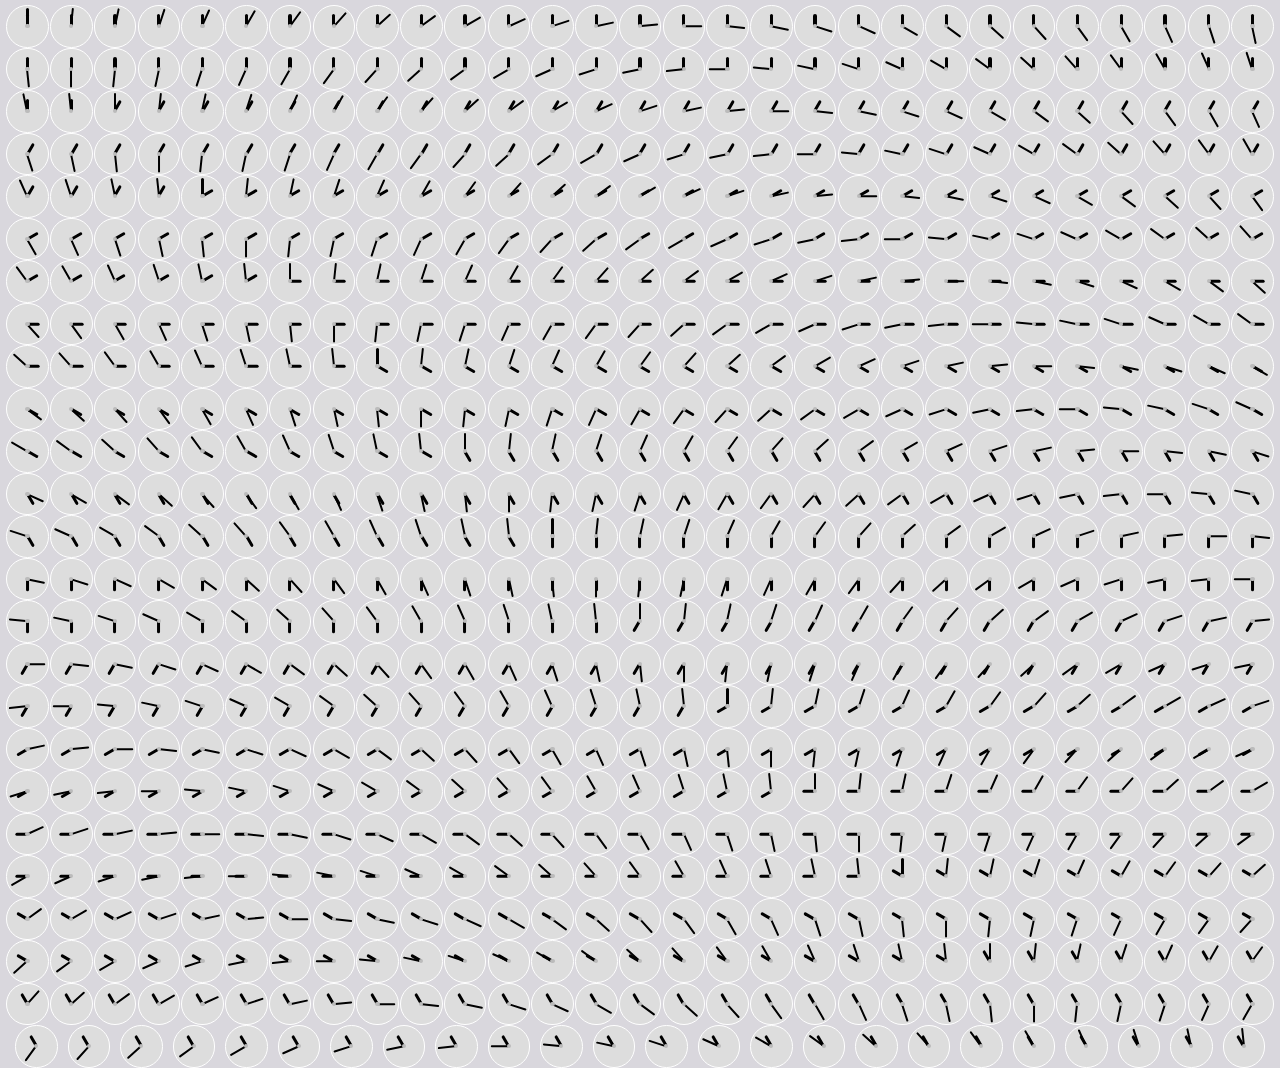
==== index.html @ ccfebf50 "Initial commit" ====
<!DOCTYPE html>
<html lang="en">
<head>
    <meta charset="UTF-8">
    <meta name="viewport" content="width=device-width, initial-scale=1.0">
    <title>Broken Clocks</title>
    <link rel="stylesheet" href="style.css">
</head>
<body>
    <div class="clocks-container">
        <div class="clock-wrapper">
            <div class="clock">
                <div class="outer-clock-face">
                    <span class="hour"></span>
                    <span class="minute"></span>
                    <span class="joint"></span>
                </div>
            </div>
        </div>
    </div>
    <script src="clocks.js"></script>
</body>
</html>
---- style.css ----
/*Normalise CSS across browsers*/
*{margin: 0; padding: 0; border: 0; outline: 0;}

body {
    height: calc(100vh - 10px);

    background: #D9D7DD;
    padding: 5px;
}

.clocks-container {
    display: flex;
    justify-content: space-evenly;
    align-items: center;
    flex-wrap: wrap;
    height: 100%;
}

.clock-wrapper {
    display: flex;
    justify-content: center;
    align-items: center;
    flex: 0 0 2.5%;
}

.clock {
    border-radius: 50%;
    
    background-color: #DDD;
    border: solid 1px #FFF;
}

.outer-clock-face {
    overflow: hidden;
    position: relative;
    width: 4.5vh;
    height: 4.5vh;
    border-radius: 50%;
}

.minute,
.hour {
    position: absolute;
    width: 7.5%;
    height: 30%;
    top: -30%;
    left: 0;
    bottom: 0;
    right: 0;
    margin: auto;
    transform-origin: bottom center;
    
    border-radius: 10px;
    background-color: #000;
}

.minute {
    position: absolute;
    top: -45%; 
    width: 5%;
    height: 45%;
}

.joint {
    position: absolute;
    top: 0;
    left: 0;
    right: 0;
    bottom: 0;
    width: 10%;
    height: 10%;
    margin: auto;
    border-radius: 50%;

    background-color: #BBB;
}
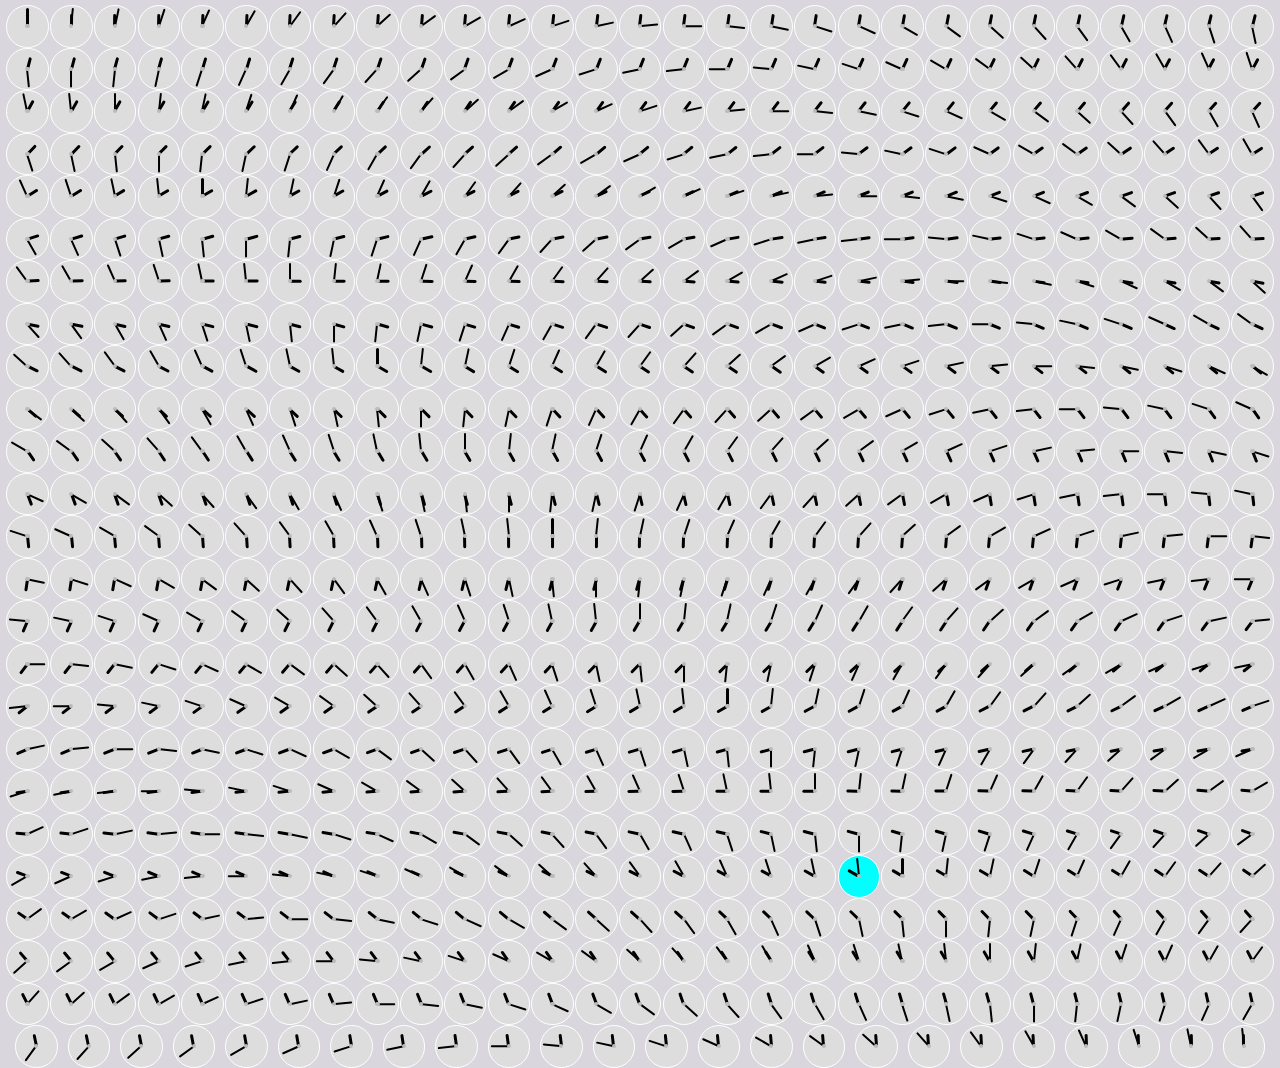
==== commit 40759094: "Implement active time functionality" ====
--- a/index.html
+++ b/index.html
@@ -6,7 +6,7 @@
     <title>Broken Clocks</title>
     <link rel="stylesheet" href="style.css">
 </head>
-<body>
+<body onload="init()">
     <div class="clocks-container">
         <div class="clock-wrapper">
             <div class="clock">
--- a/style.css
+++ b/style.css
@@ -73,4 +73,8 @@
     border-radius: 50%;
 
     background-color: #BBB;
+}
+
+.active.clock-wrapper .clock {
+    background-color: #00FFFF;
 }
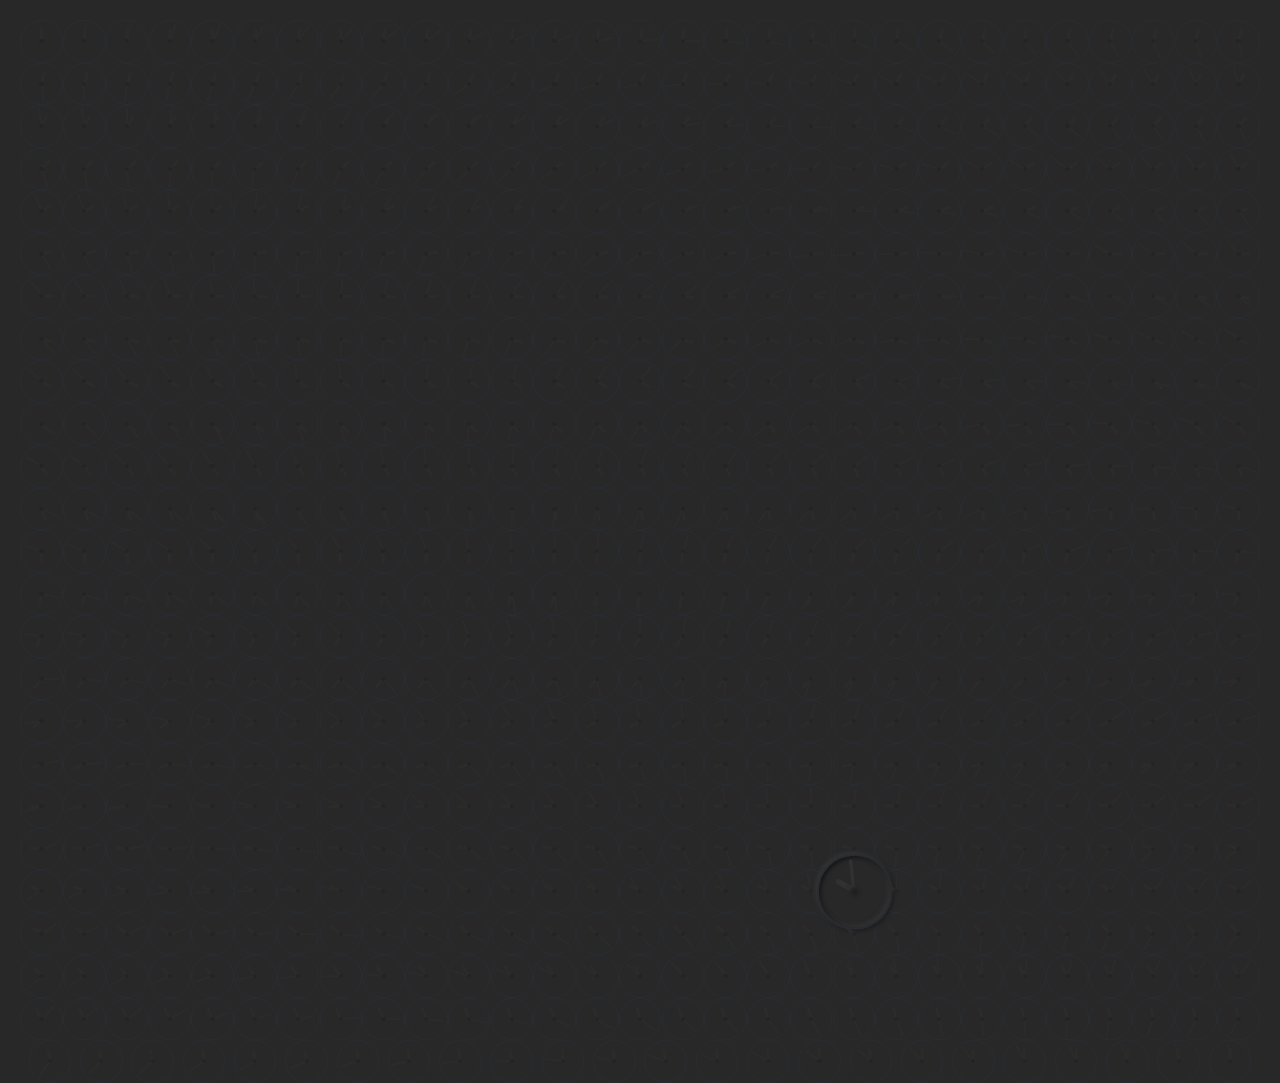
==== commit fbeed9fe: "Update visual style to neumorphism" ====
--- a/index.html
+++ b/index.html
@@ -10,9 +10,9 @@
     <div class="clocks-container">
         <div class="clock-wrapper">
             <div class="clock">
-                <div class="outer-clock-face">
-                    <span class="hour"></span>
-                    <span class="minute"></span>
+                <div class="clock-face">
+                    <span class="hand hour"></span>
+                    <span class="hand minute"></span>
                     <span class="joint"></span>
                 </div>
             </div>
--- a/style.css
+++ b/style.css
@@ -2,10 +2,9 @@
 *{margin: 0; padding: 0; border: 0; outline: 0;}
 
 body {
-    height: calc(100vh - 10px);
-
-    background: #D9D7DD;
-    padding: 5px;
+    height: calc(100vh - 40px);
+    padding: 20px;
+    background: #282828;
 }
 
 .clocks-container {
@@ -24,13 +23,12 @@
 }
 
 .clock {
+    border: solid 1px #292D32;
     border-radius: 50%;
-    
-    background-color: #DDD;
-    border: solid 1px #FFF;
+    transition: all 1s;
 }
 
-.outer-clock-face {
+.clock-face {
     overflow: hidden;
     position: relative;
     width: 4.5vh;
@@ -38,10 +36,9 @@
     border-radius: 50%;
 }
 
-.minute,
-.hour {
+.hand {
     position: absolute;
-    width: 7.5%;
+    width: 6.5%;
     height: 30%;
     top: -30%;
     left: 0;
@@ -49,15 +46,14 @@
     right: 0;
     margin: auto;
     transform-origin: bottom center;
-    
     border-radius: 10px;
-    background-color: #000;
+    background-color: #2B2B2B;
 }
 
 .minute {
     position: absolute;
     top: -45%; 
-    width: 5%;
+    width: 4.5%;
     height: 45%;
 }
 
@@ -71,10 +67,24 @@
     height: 10%;
     margin: auto;
     border-radius: 50%;
-
-    background-color: #BBB;
+    background-color: #242424;
 }
 
 .active.clock-wrapper .clock {
-    background-color: #00FFFF;
+    background-color: #282828;
+    transform: scale(1.75);
+    box-shadow: -1px -1px 2.5px rgba(67,67,67,0.5),
+    inset 1px 1px 2.5px rgba(0,0,0,0.5),
+    inset -1px -1px 2.5px rgba(67,67,67,0.5),
+    1px 1px 2.5px rgba(0,0,0,0.3);
+}
+
+.active.clock-wrapper .hand {
+    background-color: #313131;
+}
+
+.active.clock-wrapper .joint {
+    background: linear-gradient(145deg, #282828, #1C1C1C);
+    box-shadow: 1px 1px 2px #222222, 
+                -1px -1px 2px #2e2e2e;
 }
